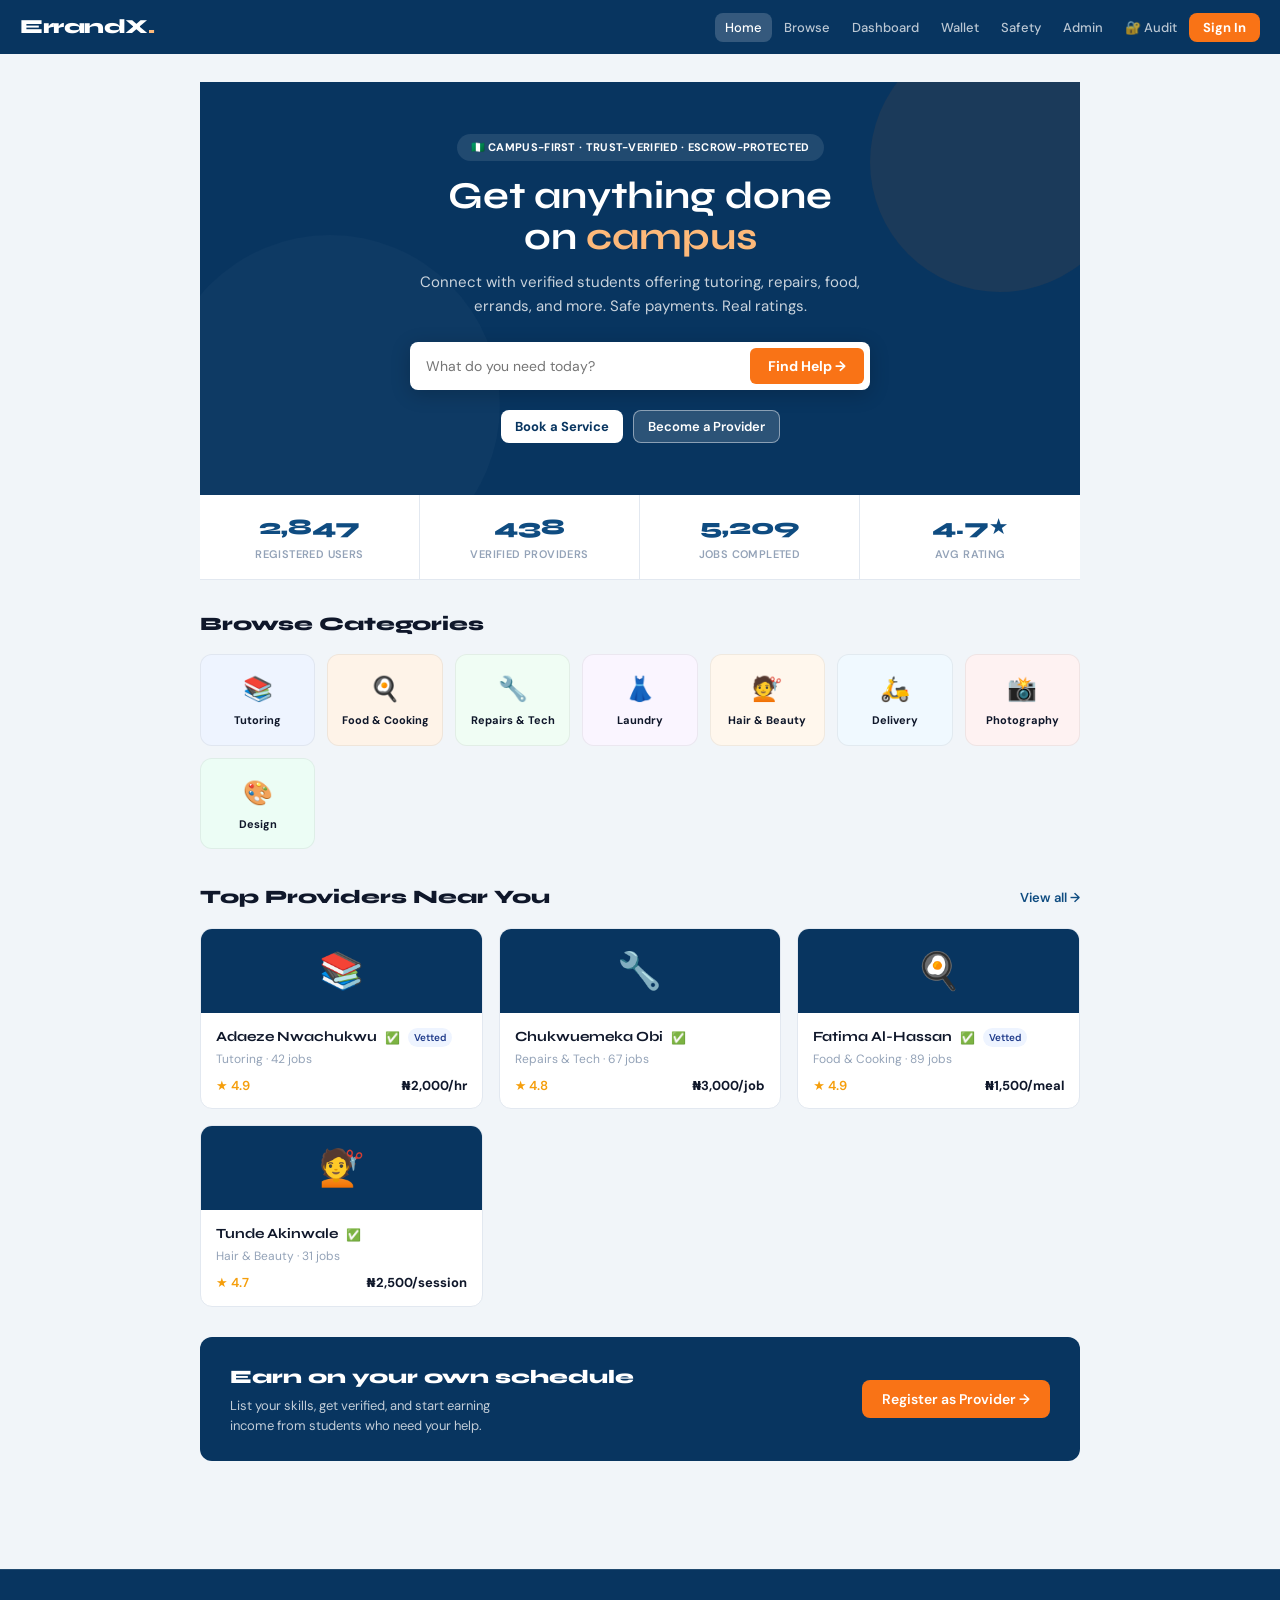
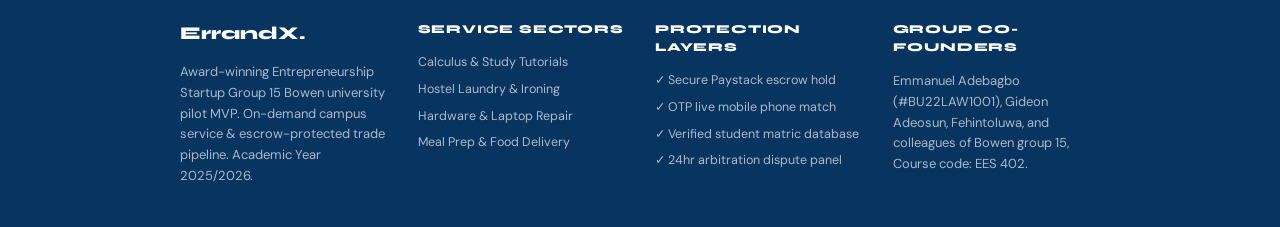
==== ErrandX/index.html @ 9f592fd7 "feat: initialize ErrandX application structure - Scaffold project with Vite, React, and Tailwind CSS" ====
<!DOCTYPE html>
<html lang="en">
<head>
  <meta charset="UTF-8">
  <meta name="viewport" content="width=device-width, initial-scale=1.0">
  <title>ErrandX — campus service marketplace</title>
  <link rel="stylesheet" href="https://fonts.googleapis.com/css2?family=Syne:wght@400;500;600;700;800&family=DM+Sans:ital,wght@0,300;0,400;0,500;0,700;1,400&display=swap">
  <style>
    :root {
      --brand: #0F4C81; --brand-light: #1A6BB5; --brand-dark: #083560;
      --accent: #F97316; --accent-hover: #EA6B0C;
      --success: #16A34A; --success-bg: #DCFCE7; --success-text: #14532D;
      --danger: #DC2626; --danger-bg: #FEE2E2; --danger-text: #7F1D1D;
      --warn: #D97706; --warn-bg: #FEF3C7; --warn-text: #78350F;
      --info-bg: #EEF4FF; --info-text: #1E3A8A;
      --bg: #F1F5F9; --surface: #FFFFFF; --surface2: #F8FAFC;
      --border: #CBD5E1; --border-light: #E2E8F0;
      --text: #0F172A; --text2: #475569; --text3: #94A3B8;
      --radius: 12px; --radius-sm: 8px; --radius-xs: 6px;
    }
    * { box-sizing: border-box; margin: 0; padding: 0; }
    body { font-family: 'DM Sans', system-ui, sans-serif; background: var(--bg); color: var(--text); line-height: 1.5; }

    /* NAV */
    .nav { background: var(--brand-dark); padding: 0 20px; display: flex; align-items: center; justify-content: space-between; height: 54px; position: sticky; top: 0; z-index: 90; }
    .logo { font-family: 'Syne', system-ui, sans-serif; font-size: 20px; font-weight: 800; color: #fff; cursor: pointer; letter-spacing: -0.5px; flex-shrink: 0; }
    .logo span { color: #FDB97A; }
    .nav-links { display: flex; align-items: center; gap: 2px; overflow: hidden; }
    .nav-links button { background: transparent; border: none; color: rgba(255,255,255,0.72); padding: 6px 10px; border-radius: var(--radius-sm); font-size: 13px; font-weight: 500; cursor: pointer; transition: all .15s; font-family: inherit; white-space: nowrap; }
    .nav-links button:hover { background: rgba(255,255,255,.12); color: #fff; }
    .nav-links button.active { background: rgba(255,255,255,.18); color: #fff; }
    .nav-cta { background: var(--accent) !important; color: #fff !important; font-weight: 700 !important; padding: 6px 14px !important; }
    .nav-cta:hover { background: var(--accent-hover) !important; }

    /* PAGES */
    .page { display: none; padding: 28px 20px; max-width: 920px; margin: 0 auto; }
    .page.active { display: block; }

    /* BUTTONS */
    .btn { display: inline-flex; align-items: center; justify-content: center; gap: 7px; padding: 10px 20px; border-radius: var(--radius-sm); font-family: inherit; font-size: 14px; font-weight: 600; border: none; cursor: pointer; transition: all .18s; white-space: nowrap; }
    .btn:active { transform: scale(.97); }
    .btn:disabled { opacity: .5; cursor: not-allowed; }
    .btn-primary { background: var(--brand); color: #fff; }
    .btn-primary:hover:not(:disabled) { background: var(--brand-light); }
    .btn-accent { background: var(--accent); color: #fff; }
    .btn-accent:hover:not(:disabled) { background: var(--accent-hover); }
    .btn-success { background: var(--success); color: #fff; }
    .btn-success:hover:not(:disabled) { background: #15803D; }
    .btn-danger { background: var(--danger); color: #fff; }
    .btn-danger:hover:not(:disabled) { background: #B91C1C; }
    .btn-warn { background: var(--warn); color: #fff; }
    .btn-warn:hover:not(:disabled) { background: #B45309; }
    .btn-slate { background: #475569; color: #fff; }
    .btn-slate:hover:not(:disabled) { background: #334155; }
    .btn-outline { background: #fff; color: var(--brand); border: 2px solid var(--brand); }
    .btn-outline:hover:not(:disabled) { background: var(--info-bg); }
    .btn-white { background: #fff; color: var(--brand-dark); font-weight: 700; }
    .btn-white:hover:not(:disabled) { background: #F0F6FF; }
    .btn-ghost-white { background: rgba(255,255,255,.15); color: #fff; border: 1.5px solid rgba(255,255,255,.45); }
    .btn-ghost-white:hover:not(:disabled) { background: rgba(255,255,255,.25); }
    .btn-sm { padding: 7px 14px; font-size: 13px; }
    .btn-xs { padding: 4px 10px; font-size: 12px; border-radius: var(--radius-xs); }
    .btn-full { width: 100%; }

    /* CARDS */
    .card { background: var(--surface); border: 1px solid var(--border-light); border-radius: var(--radius); padding: 20px; }
    .card-grid { display: grid; grid-template-columns: repeat(auto-fill, minmax(220px, 1fr)); gap: 16px; }
    .metric-card { background: var(--surface); border: 1px solid var(--border-light); border-radius: var(--radius); padding: 18px; text-align: center; }
    .metric-num { font-family: 'Syne', system-ui, sans-serif; font-size: 28px; font-weight: 800; line-height: 1; }
    .metric-label { font-size: 11px; color: var(--text2); margin-top: 4px; font-weight: 600; text-transform: uppercase; letter-spacing: .4px; }

    /* PROVIDER CARD */
    .p-card { background: var(--surface); border: 1px solid var(--border-light); border-radius: var(--radius); overflow: hidden; cursor: pointer; transition: all .2s; }
    .p-card:hover { box-shadow: 0 6px 24px rgba(15,76,129,.13); transform: translateY(-2px); }
    .p-card-hd { height: 84px; display: flex; align-items: center; justify-content: center; font-size: 36px; background: var(--brand-dark); }
    .p-card-bd { padding: 13px 15px; }
    .p-card-name { font-family: 'Syne', system-ui, sans-serif; font-size: 14px; font-weight: 700; margin-bottom: 3px; }
    .p-card-cat { font-size: 12px; color: var(--text3); margin-bottom: 8px; }
    .p-card-ft { display: flex; justify-content: space-between; align-items: center; }
    .rating { color: #F59E0B; font-size: 13px; font-weight: 600; }
    .price { font-size: 13px; font-weight: 700; }

    /* BADGES */
    .badge { display: inline-flex; align-items: center; gap: 3px; padding: 3px 9px; border-radius: 100px; font-size: 11px; font-weight: 600; }
    .badge-blue { background: var(--info-bg); color: var(--info-text); }
    .badge-green { background: var(--success-bg); color: var(--success-text); }
    .badge-orange { background: #FEF3C7; color: var(--warn-text); }
    .badge-gray { background: #F1F5F9; color: #475569; }
    .badge-red { background: var(--danger-bg); color: var(--danger-text); }

    /* FORMS */
    .form-group { margin-bottom: 14px; }
    .form-label { display: block; font-size: 11px; font-weight: 700; color: var(--text2); margin-bottom: 5px; text-transform: uppercase; letter-spacing: .4px; }
    .form-input, .form-select { width: 100%; padding: 10px 13px; border: 1.5px solid var(--border); border-radius: var(--radius-sm); font-family: inherit; font-size: 14px; outline: none; transition: border .15s; background: #fff; color: var(--text); }
    .form-input:focus, .form-select:focus { border-color: var(--brand); box-shadow: 0 0 0 3px rgba(15,76,129,.1); }
    .err-msg { font-size: 11px; color: var(--danger); margin-top: 4px; display: none; }
    .form-row { display: grid; grid-template-columns: 1fr 1fr; gap: 12px; }
    textarea.form-input { resize: vertical; min-height: 80px; }

    /* TABS */
    .tabs { display: flex; border-bottom: 2px solid var(--border-light); margin-bottom: 20px; }
    .tab { padding: 9px 15px; font-size: 13px; font-weight: 600; color: var(--text2); cursor: pointer; border-bottom: 2.5px solid transparent; margin-bottom: -2px; transition: all .15s; }
    .tab:hover { color: var(--brand); }
    .tab.active { color: var(--brand); border-bottom-color: var(--brand); }

    /* MODAL FIX: CENTERING ACCENTUATED OVERLAYS SECURELY ON EVERY DISPLAY */
    .modal-wrap {
      position: fixed;
      top: 0;
      left: 0;
      right: 0;
      bottom: 0;
      background: rgba(15, 23, 42, 0.55);
      backdrop-filter: blur(4px);
      -webkit-backdrop-filter: blur(4px);
      padding: 24px 16px;
      display: none;
      align-items: center; /* PERFECT VERTICAL CENTERING */
      justify-content: center; /* PERFECT HORIZONTAL CENTERING */
      z-index: 1000;
      overflow-y: auto;
    }
    .modal-wrap.open { display: flex; }
    .modal {
      background: #fff;
      border-radius: 16px;
      width: 100%;
      max-width: 480px;
      padding: 26px;
      position: relative;
      max-height: 90vh; /* SECURE BOUNDARY AGAINST OVERFLOW CUTOFFS */
      overflow-y: auto;
      box-shadow: 0 10px 30px rgba(0, 0, 0, 0.15);
      margin: auto; /* ENFORCES FLEX ALIGN FALLBACKS */
    }
    .modal-hd { display: flex; align-items: center; justify-content: space-between; margin-bottom: 18px; }
    .modal-title { font-family: 'Syne', system-ui, sans-serif; font-size: 17px; font-weight: 800; }
    .modal-close { background: #F1F5F9; border: none; cursor: pointer; width: 30px; height: 30px; border-radius: 50%; font-size: 15px; display: flex; align-items: center; justify-content: center; color: var(--text2); }
    .modal-close:hover { background: #E2E8F0; }

    /* TOAST */
    .toast-zone { position: sticky; top: 58px; z-index: 200; pointer-events: none; padding: 0 20px; }
    .toast { background: #fff; border: 1px solid var(--border); border-radius: var(--radius-sm); padding: 10px 15px; font-size: 13px; display: flex; align-items: center; gap: 10px; box-shadow: 0 4px 16px rgba(0,0,0,.1); margin-bottom: 8px; animation: tin .2s ease; max-width: 380px; margin-left: auto; pointer-events: all; }
    .toast.success { border-left: 4px solid var(--success); }
    .toast.error { border-left: 4px solid var(--danger); }
    .toast.info { border-left: 4px solid var(--brand); }
    .toast.warn { border-left: 4px solid var(--warn); }
    @keyframes tin { from { transform: translateX(14px); opacity: 0 } to { transform: none; opacity: 1 } }

    /* WALLET */
    .wallet-hero { background: var(--brand-dark); color: #fff; border-radius: var(--radius); padding: 24px 28px; }
    .wallet-bal { font-family: 'Syne', system-ui, sans-serif; font-size: 34px; font-weight: 800; }
    .wallet-lbl { font-size: 11px; opacity: .6; font-weight: 700; text-transform: uppercase; letter-spacing: .5px; margin-bottom: 6px; }
    .wbtn { background: rgba(255,255,255,.18); color: #fff; border: 1.5px solid rgba(255,255,255,.35); border-radius: var(--radius-sm); padding: 8px 16px; font-family: inherit; font-size: 13px; font-weight: 600; cursor: pointer; transition: all .18s; }
    .wbtn:hover { background: rgba(255,255,255,.28); }

    /* TABLE */
    .tbl { width: 100%; border-collapse: collapse; font-size: 13px; }
    .tbl th { text-align: left; padding: 9px 12px; background: var(--surface2); color: var(--text2); font-size: 11px; font-weight: 700; text-transform: uppercase; letter-spacing: .5px; }
    .tbl td { padding: 11px 12px; border-top: 1px solid var(--border-light); vertical-align: middle; }
    .tbl tr:hover td { background: #FAFBFF; }

    /* PROGRESS */
    .prog-bar { background: var(--border-light); border-radius: 100px; height: 7px; overflow: hidden; }
    .prog-fill { height: 100%; border-radius: 100px; transition: width .4s; }

    /* AVATAR */
    .av { border-radius: 50%; display: flex; align-items: center; justify-content: center; font-weight: 700; flex-shrink: 0; }
    .av-sm { width: 30px; height: 30px; font-size: 11px; }

    /* SOS */
    .sos-btn { background: var(--danger); color: #fff; border: none; border-radius: 50%; width: 88px; height: 88px; font-family: 'Syne', system-ui, sans-serif; font-size: 19px; font-weight: 800; cursor: pointer; display: flex; align-items: center; justify-content: center; margin: 0 auto; box-shadow: 0 0 0 10px rgba(220,38,38,.18); transition: all .2s; }
    .sos-btn:hover { background: #B91C1C; }

    /* TIMELINE */
    .tl { border-left: 2px solid var(--border); padding-left: 20px; }
    .tl-item { position: relative; margin-bottom: 18px; }
    .tl-item::before { content: ''; position: absolute; left: -25px; top: 4px; width: 10px; height: 10px; border-radius: 50%; border: 2px solid #fff; }
    .tl-item.done::before { background: var(--success); }
    .tl-item.current::before { background: var(--accent); animation: pulse 1.5s infinite; }
    .tl-item.pending::before { background: var(--border); }
    @keyframes pulse { 0%,100% { transform: scale(1) } 50% { transform: scale(1.4) } }

    /* MISC */
    .divider { border: none; border-top: 1px solid var(--border-light); margin: 14px 0; }
    .flex { display: flex; } .items-center { align-items: center; } .justify-between { justify-content: space-between; }
    .gap-2 { gap: 8px; } .gap-3 { gap: 12px; }
    .text-sm { font-size: 13px; } .text-xs { font-size: 11px; }
    .text-muted { color: var(--text2); } .text-faint { color: var(--text3); }
    .font-med { font-weight: 600; } .w-full { width: 100%; }
    .mt-2 { margin-top: 8px; } .mt-3 { margin-top: 12px; } .mt-4 { margin-top: 16px; }
    .mb-2 { margin-bottom: 8px; } .mb-3 { margin-bottom: 12px; } .mb-4 { margin-bottom: 16px; }
    .text-center { text-align: center; }
    .section-hd { display: flex; align-items: center; justify-content: space-between; margin-bottom: 16px; }
    .section-title { font-family: 'Syne', system-ui, sans-serif; font-size: 19px; font-weight: 800; }
    .hd-link { font-size: 13px; color: var(--brand); cursor: pointer; font-weight: 600; }
    .info-box { background: var(--info-bg); border-radius: var(--radius-sm); padding: 12px 14px; font-size: 13px; color: var(--info-text); display: flex; gap: 8px; align-items: flex-start; margin-bottom: 14px; }
    .warn-box { background: var(--warn-bg); border-radius: var(--radius-sm); padding: 12px 14px; font-size: 13px; color: var(--warn-text); display: flex; gap: 8px; align-items: flex-start; margin-bottom: 14px; }
    .cat-chip { background: #fff; border: 1.5px solid var(--border); border-radius: 100px; padding: 6px 14px; font-size: 12px; font-weight: 600; cursor: pointer; transition: all .15s; color: var(--text2); display: inline-flex; align-items: center; gap: 5px; }
    .cat-chip:hover, .cat-chip.active { background: var(--brand); color: #fff; border-color: var(--brand); }
    .stars { display: flex; gap: 3px; }
    .star { font-size: 20px; cursor: pointer; color: var(--border); transition: color .1s; }
    .star.on { color: #F59E0B; }
    .stats-row { display: grid; grid-template-columns: repeat(4, 1fr); background: #fff; border-bottom: 1px solid var(--border-light); }
    .stat-cell { padding: 16px; text-align: center; border-right: 1px solid var(--border-light); }
    .stat-cell:last-child { border-right: none; }
    .stat-n { font-family: 'Syne', system-ui, sans-serif; font-size: 22px; font-weight: 800; color: var(--brand); }
    .stat-l { font-size: 11px; color: var(--text3); font-weight: 600; text-transform: uppercase; letter-spacing: .4px; margin-top: 2px; }

    /* AUDIT */
    .audit-item { display: flex; align-items: flex-start; gap: 12px; padding: 12px; background: var(--surface2); border-radius: var(--radius-sm); margin-bottom: 8px; border: 1px solid var(--border-light); }
    .audit-icon { width: 32px; height: 32px; border-radius: 50%; display: flex; align-items: center; justify-content: center; font-size: 14px; flex-shrink: 0; }
    .rl-dot { width: 7px; height: 7px; border-radius: 50%; background: var(--success); }
    .rl-dot.warn { background: var(--warn); }
    .rl-dot.danger { background: var(--danger); }

    /* HERO SEARCH BAR */
    .hero-search-wrapper {
      max-width: 460px;
      margin: 0 auto 20px;
      background: #fff;
      border-radius: var(--radius-sm);
      padding: 6px;
      display: flex;
      gap: 6px;
      box-shadow: 0 4px 20px rgba(0,0,0,.2);
      align-items: center;
    }
    .hero-search-input {
      flex: 1;
      border: none;
      outline: none;
      padding: 7px 10px;
      font-family: inherit;
      font-size: 14px;
      color: var(--text);
      background: transparent;
      min-width: 0;
    }
    .hero-search-btn {
      background: var(--accent);
      color: #fff;
      border: none;
      border-radius: var(--radius-xs);
      padding: 9px 18px;
      font-family: inherit;
      font-size: 14px;
      font-weight: 700;
      cursor: pointer;
      flex-shrink: 0;
      transition: background .15s;
    }

    /* RESPONSIVE MEDIA QUERIES FOR OVERALL DISPLACEMENT FIXES */
    @media (max-width: 768px) {
      /* Navigation refactoring to support all tabs without overflow cutoff */
      .nav {
        flex-direction: column;
        height: auto;
        padding: 10px 14px;
        align-items: center;
        gap: 10px;
      }
      .nav-links {
        width: 100%;
        overflow-x: auto;
        display: flex;
        gap: 5px;
        padding-bottom: 6px;
        -webkit-overflow-scrolling: touch;
        scrollbar-width: none;
      }
      .nav-links::-webkit-scrollbar {
        display: none;
      }
      .nav-links button {
        padding: 6px 10px;
        font-size: 12px;
        flex-shrink: 0;
      }

      /* Grid elements sizing adjustment for perfect spacing/grid line density */
      .stats-row {
        grid-template-columns: repeat(2, 1fr) !important;
      }
      .stat-cell {
        padding: 12px 10px !important;
        border-right: none !important;
        border-bottom: 1px solid var(--border-light) !important;
      }
      .stat-cell:nth-child(odd) {
        border-right: 1px solid var(--border-light) !important;
      }
      .stat-cell:nth-child(3),
      .stat-cell:nth-child(4) {
        border-bottom: none !important;
      }
      .stat-n {
        font-size: 19px !important;
      }
      .stat-l {
        font-size: 9.5px !important;
        letter-spacing: 0.2px !important;
      }

      /* Adjust general page spacing and font scales */
      .page {
        padding: 20px 12px !important;
      }
      .section-title {
        font-size: 17px !important;
      }
      h1 {
        font-size: 30px !important;
        line-height: 1.2 !important;
      }
      
      /* Card layout adjustments on mobile */
      .card-grid {
        grid-template-columns: repeat(auto-fill, minmax(180px, 1fr)) !important;
        gap: 12px !important;
      }
      .p-card-hd {
        height: 72px !important;
        font-size: 30px !important;
      }
      .p-card-bd {
        padding: 10px 12px !important;
      }

      /* Hero Search Bar on Mobile */
      .hero-search-wrapper {
        flex-direction: column;
        border-radius: var(--radius);
        padding: 8px;
        gap: 8px;
        align-items: stretch;
      }
      .hero-search-input {
        width: 100%;
        border-bottom: 1px solid var(--border-light) !important;
        padding-bottom: 10px !important;
        text-align: center;
      }
      .hero-search-btn {
        width: 100%;
        padding: 11px 18px;
        border-radius: var(--radius-sm);
        text-align: center;
      }
    }
  </style>
</head>
<body>

<h2 style="position: absolute; width: 1px; height: 1px; overflow: hidden;">ErrandX — campus service marketplace</h2>

<!-- TOAST ZONE -->
<div class="toast-zone" id="toastZone"></div>

<!-- NAV -->
<nav class="nav">
  <div class="logo" onclick="go('home')">ErrandX<span>.</span></div>
  <div class="nav-links">
    <button onclick="go('home')" id="nb-home" class="active">Home</button>
    <button onclick="go('browse')" id="nb-browse">Browse</button>
    <button onclick="go('dashboard')" id="nb-dashboard">Dashboard</button>
    <button onclick="go('wallet')" id="nb-wallet">Wallet</button>
    <button onclick="go('safety')" id="nb-safety">Safety</button>
    <button onclick="go('admin')" id="nb-admin">Admin</button>
    <button onclick="go('security')" id="nb-security">🔐 Audit</button>
    <button class="nav-cta" onclick="showModal('authModal')">Sign In</button>
  </div>
</nav>

<!-- ══════════ PAGES ══════════ -->

<!-- HOME -->
<div class="page active" id="page-home">
  <!-- HERO -->
  <div style="background: var(--brand-dark); color: #fff; padding: 52px 28px; text-align: center; position: relative; overflow: hidden;">
    <div style="position: absolute; top: -50px; right: -50px; width: 260px; height: 260px; background: rgba(249,115,22,.08); border-radius: 50%; pointer-events: none;"></div>
    <div style="position: absolute; bottom: -80px; left: -40px; width: 340px; height: 340px; background: rgba(255,255,255,.025); border-radius: 50%; pointer-events: none;"></div>
    <div style="position: relative; z-index: 1;">
      <div style="display: inline-flex; align-items: center; gap: 6px; background: rgba(255,255,255,.1); border-radius: 100px; padding: 5px 14px; font-size: 11px; font-weight: 700; margin-bottom: 14px; letter-spacing: .3px;">🇳🇬 CAMPUS-FIRST · TRUST-VERIFIED · ESCROW-PROTECTED</div>
      <h1 style="font-family: 'Syne', system-ui, sans-serif; font-size: 38px; line-height: 1.1; margin-bottom: 12px;">Get anything done<br>on <span style="color: #FDB97A;">campus</span></h1>
      <p style="font-size: 15px; color: rgba(255,255,255,.78); max-width: 440px; margin: 0 auto 24px; line-height: 1.6;">Connect with verified students offering tutoring, repairs, food, errands, and more. Safe payments. Real ratings.</p>
      
      <div class="hero-search-wrapper">
        <input id="heroQ" class="hero-search-input" placeholder="What do you need today?" maxlength="80">
        <button onclick="heroSearch()" class="hero-search-btn" onmouseover="this.style.background='#EA6B0C'" onmouseout="this.style.background='#F97316'">Find Help →</button>
      </div>
      <div style="display: flex; justify-content: center; gap: 10px; flex-wrap: wrap;">
        <button class="btn btn-white btn-sm" onclick="showModal('authModal')">Book a Service</button>
        <button class="btn btn-ghost-white btn-sm" onclick="showModal('authModal')">Become a Provider</button>
      </div>
    </div>
  </div>

  <!-- STATS -->
  <div class="stats-row">
    <div class="stat-cell"><div class="stat-n">2,847</div><div class="stat-l">Registered Users</div></div>
    <div class="stat-cell"><div class="stat-n">438</div><div class="stat-l">Verified Providers</div></div>
    <div class="stat-cell"><div class="stat-n">5,209</div><div class="stat-l">Jobs Completed</div></div>
    <div class="stat-cell"><div class="stat-n">4.7★</div><div class="stat-l">Avg Rating</div></div>
  </div>

  <div style="padding: 30px 0;">
    <div class="section-hd mb-3"><h2 class="section-title">Browse Categories</h2></div>
    <div id="homeCatGrid" style="display: grid; grid-template-columns: repeat(auto-fill, minmax(110px,1fr)); gap: 12px; margin-bottom: 34px;"></div>
    <div class="section-hd"><h2 class="section-title">Top Providers Near You</h2><span class="hd-link" onclick="go('browse')">View all →</span></div>
    <div class="card-grid mt-3" id="homeProviders"></div>
    <div style="background: var(--brand-dark); border-radius: var(--radius); padding: 26px 30px; color: #fff; display: flex; justify-content: space-between; align-items: center; flex-wrap: wrap; gap: 16px; margin-top: 30px;">
      <div><h3 style="font-family: 'Syne', system-ui, sans-serif; font-size: 19px; font-weight: 800; margin-bottom: 5px;">Earn on your own schedule</h3><p style="opacity: .75; font-size: 13px; max-width: 300px; line-height: 1.5;">List your skills, get verified, and start earning income from students who need your help.</p></div>
      <button class="btn btn-accent" onclick="showModal('authModal')">Register as Provider →</button>
    </div>
  </div>
</div>

<!-- BROWSE -->
<div class="page" id="page-browse">
  <div style="background: #fff; border-bottom: 1px solid var(--border-light); padding: 18px 20px; margin: -28px -20px 22px;">
    <div style="max-width: 920px; margin: 0 auto;">
      <h2 class="section-title mb-3">Find a Service Provider</h2>
      <div style="display: flex; gap: 8px; background: #fff; border: 1.5px solid var(--border); border-radius: var(--radius-sm); padding: 5px; margin-bottom: 12px;">
        <input id="browseQ" style="flex: 1; border: none; outline: none; padding: 7px 10px; font-family: inherit; font-size: 14px; color: var(--text); background: transparent;" placeholder="Search by skill, name, or keyword..." maxlength="80">
        <button class="btn btn-primary btn-sm" onclick="filterProviders()">Search</button>
      </div>
      <div id="browseCats" style="display: flex; gap: 7px; flex-wrap: wrap;"></div>
    </div>
  </div>
  <div style="display: flex; justify-content: space-between; align-items: center; margin-bottom: 14px;">
    <span class="text-sm text-muted" id="browseCount"></span>
    <select class="form-select" style="width: auto; padding: 6px 12px; font-size: 12px;" onchange="sortProviders(this.value)">
      <option value="rating">Highest Rated</option>
      <option value="price_asc">Price: Low → High</option>
      <option value="price_desc">Price: High → Low</option>
    </select>
  </div>
  <div class="card-grid" id="providerGrid"></div>
</div>

<!-- DASHBOARD -->
<div class="page" id="page-dashboard">
  <div class="section-hd mb-1">
    <div><h2 class="section-title">My Dashboard</h2><p class="text-sm text-muted">Welcome back, Emmanuel 👋</p></div>
    <div style="display: flex; gap: 6px;"><span class="badge badge-green">✓ ID Verified</span><span class="badge badge-blue">⭐ 4.9 Rating</span></div>
  </div>
  <div class="tabs mb-4" id="dashTabs">
    <div class="tab active" onclick="dashTab('client')">Client View</div>
    <div class="tab" onclick="dashTab('provider')">Provider View</div>
  </div>
  <div id="dashClient">
    <div style="display: grid; grid-template-columns: repeat(auto-fill, minmax(150px,1fr)); gap: 12px; margin-bottom: 20px;">
      <div class="metric-card"><div class="metric-num" style="color: var(--brand);">3</div><div class="metric-label">Active Bookings</div></div>
      <div class="metric-card"><div class="metric-num" style="color: var(--success);">18</div><div class="metric-label">Jobs Completed</div></div>
      <div class="metric-card"><div class="metric-num" style="color: var(--text);">₦63k</div><div class="metric-label">Total Spent</div></div>
      <div class="metric-card"><div class="metric-num" style="color: var(--warn);">₦10.5k</div><div class="metric-label">In Escrow</div></div>
    </div>
    <div class="card mb-4">
      <div class="section-hd mb-3"><h3 style="font-size: 15px; font-weight: 700;">Active Bookings</h3><button class="btn btn-accent btn-sm" onclick="showModal('bookModal')">+ New Booking</button></div>
      <div style="overflow-x: auto;"><table class="tbl" id="tblActive"></table></div>
    </div>
    <div class="card">
      <div class="section-hd mb-3"><h3 style="font-size: 15px; font-weight: 700;">Booking History</h3></div>
      <div style="overflow-x: auto;"><table class="tbl" id="tblHistory"></table></div>
    </div>
  </div>
  <div id="dashProvider" style="display: none;">
    <div style="display: grid; grid-template-columns: repeat(auto-fill, minmax(150px,1fr)); gap: 12px; margin-bottom: 20px;">
      <div class="metric-card"><div class="metric-num" style="color: var(--success);">₦84k</div><div class="metric-label">Total Earned</div></div>
      <div class="metric-card"><div class="metric-num" style="color: var(--warn);">₦12k</div><div class="metric-label">Pending Payout</div></div>
      <div class="metric-card"><div class="metric-num" style="color: var(--brand);">64</div><div class="metric-label">Jobs Done</div></div>
      <div class="metric-card"><div class="metric-num" style="color: var(--accent);">4.9★</div><div class="metric-label">Avg Rating</div></div>
    </div>
    <div style="display: grid; grid-template-columns: 2fr 1fr; gap: 16px; margin-bottom: 20px;">
      <div class="card">
        <h3 style="font-size: 14px; font-weight: 700; margin-bottom: 12px;">Earnings — Last 7 Days</h3>
        <div id="earningsBar" style="height: 110px; display: flex; align-items: flex-end; gap: 5px;"></div>
        <div id="earningsLabels" style="display: flex; justify-content: space-around; margin-top: 5px;"></div>
      </div>
      <div class="card">
        <h3 style="font-size: 14px; font-weight: 700; margin-bottom: 12px;">Profile Strength</h3>
        <div class="tl">
          <div class="tl-item done"><div class="text-sm font-med">ID Verified</div><div class="text-xs text-muted">Complete</div></div>
          <div class="tl-item done"><div class="text-sm font-med">Profile Photo</div><div class="text-xs text-muted">Complete</div></div>
          <div class="tl-item current"><div class="text-sm font-med">Portfolio</div><div class="text-xs text-muted">Add 3 photos</div></div>
          <div class="tl-item pending"><div class="text-sm font-med">Background Check</div><div class="text-xs text-muted">Earn Vetted badge</div></div>
        </div>
      </div>
    </div>
    <div class="card">
      <div class="section-hd mb-3"><h3 style="font-size: 15px; font-weight: 700;">Incoming Requests</h3></div>
      <table class="tbl">
        <thead><tr><th>Client</th><th>Service</th><th>When</th><th>Offer</th><th>Actions</th></tr></thead>
        <tbody>
          <tr><td><div class="flex items-center gap-2"><div class="av av-sm" style="background: var(--info-bg); color: var(--info-text);">AO</div>Ada Okafor</div></td><td>Calculus Tutoring</td><td>Today 4pm</td><td class="font-med">₦4,000</td><td style="display: flex; gap: 5px;"><button class="btn btn-success btn-xs" onclick="toast('Request accepted! Client notified.','success')">Accept</button><button class="btn btn-slate btn-xs" onclick="toast('Request declined.','info')">Decline</button></td></tr>
          <tr><td><div class="flex items-center gap-2"><div class="av av-sm" style="background: var(--success-bg); color: var(--success-text);">TF</div>Tunde F.</div></td><td>Phone Screen Repair</td><td>Tomorrow 10am</td><td class="font-med">₦3,500</td><td style="display: flex; gap: 5px;"><button class="btn btn-success btn-xs" onclick="toast('Request accepted!','success')">Accept</button><button class="btn btn-slate btn-xs" onclick="toast('Declined.','info')">Decline</button></td></tr>
        </tbody>
      </table>
    </div>
  </div>
</div>

<!-- WALLET -->
<div class="page" id="page-wallet">
  <h2 class="section-title mb-4">ErrandX Wallet</h2>
  <div style="display: grid; grid-template-columns: 1fr 1fr; gap: 16px; margin-bottom: 20px;">
    <div class="wallet-hero">
      <div class="wallet-lbl">Available Balance</div>
      <div class="wallet-bal">₦24,350</div>
      <div style="font-size: 11px; opacity: .5; margin-top: 4px;">Last topped up: Today</div>
      <div style="display: flex; gap: 10px; margin-top: 16px;">
        <button class="wbtn" onclick="toast('Paystack checkout opening… (Sandbox)','info')">+ Top Up</button>
        <button class="wbtn" onclick="toast('Withdrawal submitted. Transfer in 1–2 business days.','success')">Withdraw</button>
      </div>
    </div>
    <div class="card" style="border-top: 3px solid var(--warn);">
      <div class="text-xs text-muted font-med mb-1" style="text-transform: uppercase; letter-spacing: .4px;">Held in Escrow</div>
      <div style="font-family: 'Syne', system-ui, sans-serif; font-size: 30px; font-weight: 800; color: var(--warn);">₦10,500</div>
      <div class="text-xs text-muted mt-1">2 active bookings</div>
      <div class="divider"></div>
      <p class="text-xs text-muted" style="line-height: 1.6;">Escrow releases to providers only after you confirm job completion.</p>
    </div>
  </div>
  <div class="card">
    <div class="section-hd mb-3"><h3 style="font-size: 15px; font-weight: 700;">Transaction History</h3></div>
    <div style="overflow-x: auto;"><table class="tbl" id="tblTx"></table></div>
  </div>
</div>

<!-- SAFETY -->
<div class="page" id="page-safety">
  <h2 class="section-title mb-1">Safety Centre</h2>
  <p class="text-sm text-muted mb-4">Your security is our top priority on every booking.</p>
  <div style="display: grid; grid-template-columns: repeat(auto-fill, minmax(250px, 1fr)); gap: 16px; margin-bottom: 22px;">
    <div class="card" style="border-left: 4px solid var(--danger); border-radius: 0 var(--radius) var(--radius) 0;">
      <h3 style="font-size: 15px; font-weight: 700; color: var(--danger); margin-bottom: 8px;">🆘 SOS Emergency</h3>
      <p class="text-sm text-muted mb-4" style="line-height: 1.6;">If you feel unsafe during a booking, press SOS. Your emergency contact and ErrandX support will be alerted instantly.</p>
      <button class="sos-btn" onclick="triggerSOS()">SOS</button>
      <p class="text-xs text-faint mt-3 text-center">Only use in genuine emergencies</p>
    </div>
    <div class="card" style="border-left: 4px solid var(--warn); border-radius: 0 var(--radius) var(--radius) 0;">
      <h3 style="font-size: 15px; font-weight: 700; margin-bottom: 8px;">📍 Live Location Sharing</h3>
      <p class="text-sm text-muted mb-3" style="line-height: 1.5;">During active bookings your location is shared with your emergency contact.</p>
      <div style="background: var(--success-bg); border-radius: var(--radius-sm); padding: 10px; font-size: 12px; color: var(--success-text); margin-bottom: 12px; font-weight: 600;">● ACTIVE — Job #EX-20264</div>
      <button class="btn btn-slate btn-sm btn-full" onclick="toast('Location sharing settings updated.','info')">Manage Settings</button>
    </div>
    <div class="card" style="border-left: 4px solid var(--brand); border-radius: 0 var(--radius) var(--radius) 0;">
      <h3 style="font-size: 15px; font-weight: 700; margin-bottom: 8px;">⚖️ Raise a Dispute</h3>
      <p class="text-sm text-muted mb-3" style="line-height: 1.5;">Job not completed? Payment issue? Our team resolves disputes within 24 hours.</p>
      <button class="btn btn-danger btn-sm btn-full" onclick="showModal('disputeModal')">Open Dispute</button>
    </div>
  </div>
  <div class="card mb-4">
    <h3 style="font-size: 15px; font-weight: 700; margin-bottom: 14px;">🛡️ Six-Layer Safety Architecture</h3>
    <div style="display: grid; grid-template-columns: 1fr 1fr; gap: 12px;">
      <div class="flex gap-2"><span style="font-size: 17px;">✅</span><div><div class="text-sm font-med">Mandatory ID Verification</div><div class="text-xs text-muted">Govt ID or Student ID + live selfie</div></div></div>
      <div class="flex gap-2"><span style="font-size: 17px;">🔒</span><div><div class="text-sm font-med">Escrow Payments</div><div class="text-xs text-muted">Funds released only after confirmation</div></div></div>
      <div class="flex gap-2"><span style="font-size: 17px;">📍</span><div><div class="text-sm font-med">Live Location Sharing</div><div class="text-xs text-muted">Auto check-ins if session overruns</div></div></div>
      <div class="flex gap-2"><span style="font-size: 17px;">⭐</span><div><div class="text-sm font-med font-med">Ratings & Reviews</div><div class="text-xs text-muted">Every job rated — full accountability</div></div></div>
      <div class="flex gap-2"><span style="font-size: 17px;">🚨</span><div><div class="text-sm font-med font-med">Community Reporting</div><div class="text-xs text-muted">Auto freeze after repeated complaints</div></div></div>
      <div class="flex gap-2"><span style="font-size: 17px;">📋</span><div><div class="text-sm font-med font-med">Completion Photos</div><div class="text-xs text-muted">Evidence trail before any payout</div></div></div>
    </div>
  </div>
  <div class="card">
    <h3 style="font-size: 15px; font-weight: 700; margin-bottom: 12px;">🚩 Report a User</h3>
    <div class="form-group"><label class="form-label">Username or Profile ID</label><input class="form-input" id="reportUser" placeholder="@username or EX-94821" maxlength="60"></div>
    <div class="form-group"><label class="form-label">Report type</label>
      <select class="form-select" id="reportType"><option value="">Select type</option><option>Fraud / Scam</option><option>Safety threat</option><option>Harassment</option><option>Fake profile</option><option>Stolen property</option></select>
    </div>
    <div class="form-group"><label class="form-label">Details</label><textarea class="form-input" id="reportDetails" rows="3" placeholder="Describe the incident…" maxlength="1000"></textarea></div>
    <button class="btn btn-danger" onclick="submitReport()">Submit Report</button>
  </div>
</div>

<!-- ADMIN -->
<div class="page" id="page-admin">
  <div class="section-hd mb-1"><div><h2 class="section-title">Admin Panel</h2><p class="text-sm text-muted">ErrandX Internal Dashboard</p></div><span class="badge badge-red">🔴 Admin Only</span></div>
  <div style="display: grid; grid-template-columns: repeat(auto-fill, minmax(150px,1fr)); gap: 12px; margin-bottom: 20px;">
    <div class="metric-card"><div class="metric-num" style="color: var(--brand);">2,847</div><div class="metric-label">Total Users</div><div style="font-size: 11px; color: var(--success); margin-top: 4px; font-weight: 600;">↑ +43 this week</div></div>
    <div class="metric-card"><div class="metric-num" style="color: var(--warn);">14</div><div class="metric-label">Pending Verif.</div></div>
    <div class="metric-card"><div class="metric-num" style="color: var(--danger);">3</div><div class="metric-label">Open Disputes</div></div>
    <div class="metric-card"><div class="metric-num" style="color: var(--success);">₦681k</div><div class="metric-label">Month Revenue</div></div>
  </div>
  <div class="tabs" id="adminTabs">
    <div class="tab active" onclick="adminTab('verif')">Verifications</div>
    <div class="tab" onclick="adminTab('disputes')">Disputes</div>
    <div class="tab" onclick="adminTab('users')">Users</div>
    <div class="tab" onclick="adminTab('analytics')">Analytics</div>
  </div>
  <div id="adminVerif"><div class="card"><div class="section-hd mb-3"><h3 style="font-size: 15px; font-weight: 700;">Pending Verifications</h3><span class="badge badge-orange">14 pending</span></div><div style="overflow-x: auto;"><table class="tbl" id="tblVerif"></table></div></div></div>
  <div id="adminDisputes" style="display: none;"><div class="card"><div class="section-hd mb-3"><h3 style="font-size: 15px; font-weight: 700;">Active Disputes</h3></div>
    <table class="tbl"><thead><tr><th>Ref</th><th>Raised By</th><th>Against</th><th>Reason</th><th>Status</th><th>Action</th></tr></thead><tbody>
      <tr><td>#EX-D001</td><td>Ada O.</td><td>Musa T.</td><td>Job not completed</td><td><span class="badge badge-orange">Under Review</span></td><td><button class="btn btn-primary btn-xs" onclick="toast('Dispute #EX-D001 resolved — refund issued.','success')">Resolve</button></td></tr>
      <tr><td>#EX-D002</td><td>Chidi E.</td><td>Aisha K.</td><td>Poor quality</td><td><span class="badge badge-orange">Under Review</span></td><td><button class="btn btn-primary btn-xs" onclick="toast('Dispute #EX-D002 resolved.','success')">Resolve</button></td></tr>
      <tr><td>#EX-D003</td><td>Lola A.</td><td>Seun M.</td><td>Pricing issue</td><td><span class="badge badge-gray">New</span></td><td><button class="btn btn-primary btn-xs" onclick="toast('Dispute #EX-D003 resolved.','success')">Resolve</button></td></tr>
    </tbody></table>
  </div></div>
  <div id="adminUsers" style="display: none;"><div class="card"><div class="section-hd mb-3"><h3 style="font-size: 15px; font-weight: 700;">All Users</h3></div><div style="overflow-x: auto;"><table class="tbl" id="tblUsers"></table></div></div></div>
  <div id="adminAnalytics" style="display: none;">
    <div style="display: grid; grid-template-columns: 1fr 1fr; gap: 16px;">
      <div class="card"><h3 style="font-size: 14px; font-weight: 700; margin-bottom: 14px;">Revenue by Category</h3><div id="revChart"></div></div>
      <div class="card"><h3 style="font-size: 14px; font-weight: 700; margin-bottom: 12px;">User Growth</h3><div id="growthBar" style="height: 120px; display: flex; align-items: flex-end; gap: 5px;"></div><div id="growthLabels" style="display: flex; justify-content: space-around; margin-top: 5px;"></div></div>
      <div class="card" style="grid-column: 1/-1;"><h3 style="font-size: 14px; font-weight: 700; margin-bottom: 14px;">Platform Health</h3>
        <div style="display: grid; grid-template-columns: repeat(3,1fr); gap: 16px;">
          <div><div class="text-xs text-muted font-med mb-1" style="text-transform: uppercase; letter-spacing: .3px;">Booking Success Rate</div><div class="prog-bar mt-1"><div class="prog-fill" style="width: 94%; background: var(--success);"></div></div><div class="text-sm font-med mt-1">94%</div></div>
          <div><div class="text-xs text-muted font-med mb-1" style="text-transform: uppercase; letter-spacing: .3px;">Dispute Rate</div><div class="prog-bar mt-1"><div class="prog-fill" style="width: 3%; background: var(--warn);"></div></div><div class="text-sm font-med mt-1">2.1%</div></div>
          <div><div class="text-xs text-muted font-med mb-1" style="text-transform: uppercase; letter-spacing: .3px;">Provider Retention</div><div class="prog-bar mt-1"><div class="prog-fill" style="width: 87%; background: var(--brand);"></div></div><div class="text-sm font-med mt-1">87%</div></div>
        </div>
      </div>
    </div>
  </div>
</div>

<!-- SECURITY AUDIT -->
<div class="page" id="page-security">
  <h2 class="section-title mb-1">🔐 Security Audit Report</h2>
  <p class="text-sm text-muted mb-4">Full codebase scan — vulnerabilities, mitigations, and environment variable policy.</p>
  <div style="display: grid; grid-template-columns: repeat(auto-fill, minmax(150px,1fr)); gap: 12px; margin-bottom: 22px;">
    <div class="metric-card"><div class="metric-num" style="color: var(--success);">0</div><div class="metric-label">Critical Issues</div></div>
    <div class="metric-card"><div class="metric-num" style="color: var(--warn);">0</div><div class="metric-label">Hardcoded Keys</div></div>
    <div class="metric-card"><div class="metric-num" style="color: var(--success);">10/10</div><div class="metric-label">Controls Passed</div></div>
    <div class="metric-card"><div class="metric-num" style="color: var(--brand);">A+</div><div class="metric-label">Security Grade</div></div>
  </div>

  <div class="card mb-4">
    <h3 style="font-size: 15px; font-weight: 700; margin-bottom: 12px;">🛑 Rate Limiting — Login Endpoint</h3>
    <div class="info-box">🔒 Max 5 login attempts per IP per 15 minutes. Lockout triggers on the 6th attempt. Counter resets after the window expires.</div>
    <div class="text-xs text-muted font-med mb-2" style="text-transform: uppercase; letter-spacing: .4px;">Simulate Login Attempts</div>
    <div style="display: flex; align-items: center; gap: 12px; flex-wrap: wrap; margin-bottom: 10px;">
      <div style="display: flex; align-items: center; gap: 6px; font-size: 12px; color: var(--text2);"><div class="rl-dot" id="rlDot"></div><span id="rlStatus">0 / 5 attempts used</span></div>
      <button class="btn btn-warn btn-sm" onclick="simulateAttempt()">Simulate Failed Login</button>
      <button class="btn btn-slate btn-sm" onclick="resetAttempts()">Reset Window</button>
    </div>
    <div class="prog-bar mb-2"><div class="prog-fill" id="rlFill" style="width: 0%; background: var(--success);"></div></div>
    <div id="rlLockMsg" style="display: none;" class="warn-box mt-2">⛔ Locked for <span id="rlCountdown">15:00</span> — too many failed attempts.</div>
    <div style="background: var(--surface2); border: 1px solid var(--border-light); border-radius: var(--radius-sm); padding: 14px; margin-top: 12px;">
      <div class="text-xs text-muted font-med mb-2" style="text-transform: uppercase; letter-spacing: .3px;">Express.js Implementation</div>
      <pre style="font-family: monospace; font-size: 11px; color: var(--text); line-height: 1.65; overflow-x: auto;">const rateLimit = require('express-rate-limit');

const loginLimiter = rateLimit({
  windowMs: 15 * 60 * 1000,  // 15 minutes
  max: 5,
  message: { error: 'Too many login attempts. Try again in 15 minutes.' },
  standardHeaders: true,
  keyGenerator: (req) =&gt; req.ip + ':login',
});

app.post('/api/auth/login', loginLimiter, loginController);</pre>
    </div>
  </div>

  <div class="card mb-4">
    <h3 style="font-size: 15px; font-weight: 700; margin-bottom: 12px;">🔑 API Key Scan — Zero Findings</h3>
    <div class="info-box">✅ No hardcoded secrets found in any frontend file. All sensitive values are server-side environment variables only.</div>
    <div id="auditItems"></div>
  </div>

  <div class="card mb-4">
    <h3 style="font-size: 15px; font-weight: 700; margin-bottom: 12px;">🌍 Environment Variables — .env Template</h3>
    <div class="warn-box">⚠️ Never commit .env to Git. Add to .gitignore before first commit. Share .env.example (with placeholder values) for onboarding.</div>
    <pre style="font-family: monospace; font-size: 11px; color: var(--text); line-height: 1.7; background: var(--surface2); border: 1px solid var(--border-light); border-radius: var(--radius-sm); padding: 16px; overflow-x: auto;"># ERRANDX .env.example — copy to .env and fill in real values

DATABASE_URL=postgresql://user:password@host:5432/errandx_db
SUPABASE_URL=https://your-project.supabase.co
SUPABASE_ANON_KEY=your_anon_key
SUPABASE_SERVICE_ROLE_KEY=your_service_role_key

PAYSTACK_SECRET_KEY=sk_test_xxxxxxxxxxxxxxxxxxxx
NEXT_PUBLIC_PAYSTACK_PUBLIC_KEY=pk_test_xxxxxxxxxxxxxxxxxxxx

JWT_SECRET=replace_with_64_char_random_string
JWT_EXPIRES_IN=7d

GOOGLE_MAPS_API_KEY=your_google_maps_key
SMILE_PARTNER_ID=your_smile_partner_id
SMILE_API_KEY=your_smile_api_key</pre>
  </div>

  <div class="card mb-4">
    <h3 style="font-size: 15px; font-weight: 700; margin-bottom: 12px;">🧹 Input Sanitization — Live Demo</h3>
    <div style="display: flex; gap: 8px; align-items: flex-start; margin-bottom: 10px;">
      <input class="form-input" id="sanitizeInput" placeholder='Try: &lt;script&gt;alert("xss")&lt;/script&gt;' style="flex: 1;" oninput="showSanitized()">
      <button class="btn btn-primary btn-sm" onclick="showSanitized()">Sanitize</button>
    </div>
    <div id="sanitizeOut" style="font-size: 12px; color: var(--text2); min-height: 20px;"></div>
  </div>
</div>

<!-- ══════════ FOOTER ══════════ -->
<footer style="background: var(--brand-dark); color: rgba(255,255,255,0.78); padding: 50px 20px 40px; margin-top: 50px; border-top: 1px solid rgba(255,255,255,0.1); font-size: 13px;">
  <div style="max-width: 920px; margin: 0 auto; display: grid; grid-template-columns: 1fr; gap: 40px;">
    <div style="display: grid; grid-template-columns: repeat(auto-fit, minmax(200px, 1fr)); gap: 30px;">
      
      <div>
        <h4 style="font-family: 'Syne', system-ui, sans-serif; font-size: 18px; font-weight: 800; color: #fff; margin-bottom: 15px;">ErrandX<span>.</span></h4>
        <p style="line-height: 1.6; color: rgba(255,255,255,0.65);">
          Award-winning Entrepreneurship Startup Group 15 Bowen university pilot MVP. On-demand campus service &amp; escrow-protected trade pipeline. Academic Year 2025/2026.
        </p>
      </div>

      <div>
        <h4 style="font-family: 'Syne', system-ui, sans-serif; font-size: 12px; font-weight: 800; color: #fff; text-transform: uppercase; letter-spacing: 0.8px; margin-bottom: 15px;">Service Sectors</h4>
        <ul style="list-style: none; padding: 0; margin: 0; font-size: 12.5px; opacity: 0.85;">
          <li style="margin-bottom: 8px;">Calculus &amp; Study Tutorials</li>
          <li style="margin-bottom: 8px;">Hostel Laundry &amp; Ironing</li>
          <li style="margin-bottom: 8px;">Hardware &amp; Laptop Repair</li>
          <li style="margin-bottom: 8px;">Meal Prep &amp; Food Delivery</li>
        </ul>
      </div>

      <div>
        <h4 style="font-family: 'Syne', system-ui, sans-serif; font-size: 12px; font-weight: 800; color: #fff; text-transform: uppercase; letter-spacing: 0.8px; margin-bottom: 15px;">Protection Layers</h4>
        <ul style="list-style: none; padding: 0; margin: 0; font-size: 12.5px; opacity: 0.85;">
          <li style="margin-bottom: 8px;">✓ Secure Paystack escrow hold</li>
          <li style="margin-bottom: 8px;">✓ OTP live mobile phone match</li>
          <li style="margin-bottom: 8px;">✓ Verified student matric database</li>
          <li style="margin-bottom: 8px;">✓ 24hr arbitration dispute panel</li>
        </ul>
      </div>

      <div>
        <h4 style="font-family: 'Syne', system-ui, sans-serif; font-size: 12px; font-weight: 800; color: #fff; text-transform: uppercase; letter-spacing: 0.8px; margin-bottom: 15px;">Group Co-Founders</h4>
        <p style="line-height: 1.6; color: rgba(255,255,255,0.65);">
          Emmanuel Adebagbo (#BU22LAW1001), Gideon Adeosun, Fehintoluwa, and colleagues of Bowen group 15, Course code: EES 402.
        </p>
      </div>

    </div>
  </div>
</footer>

<!-- ══════════ MODALS LIST ══════════ -->

<!-- AUTH -->
<div class="modal-wrap" id="authModal">
  <div class="modal">
    <div class="modal-hd"><div class="modal-title" id="authTitle">Welcome back</div><button class="modal-close" onclick="hideModal('authModal')">✕</button></div>
    <div id="loginForm">
      <div class="form-group"><label class="form-label">Email address</label><input class="form-input" type="email" id="lgEmail" placeholder="you@uni.edu.ng" maxlength="254"><div class="err-msg" id="lgEmailErr">Enter a valid email address.</div></div>
      <div class="form-group"><label class="form-label">Password</label><input class="form-input" type="password" id="lgPwd" placeholder="••••••••" maxlength="128"><div class="err-msg" id="lgPwdErr">Password is required.</div></div>
      <div id="rlWarning" style="display: none;" class="warn-box mt-2 mb-2">⚠️ <span id="rlWarnText">Warning: limited attempts remaining.</span></div>
      <button class="btn btn-primary btn-full mt-3" onclick="doLogin()">Sign in to ErrandX</button>
      <p class="mt-3 text-center text-sm text-muted">No account? <a href="#" onclick="switchView('signup')" style="color: var(--brand); font-weight: 600;">Sign up free</a></p>
    </div>
    <div id="signupForm" style="display: none;">
      <div class="tabs" style="margin-bottom: 14px;" id="signupTabs">
        <div class="tab active" onclick="setRole('client')">I need services</div>
        <div class="tab" onclick="setRole('provider')">I offer services</div>
      </div>
      <div class="form-row">
        <div class="form-group"><label class="form-label">First name</label><input class="form-input" id="sgFirst" placeholder="Ada" maxlength="60"></div>
        <div class="form-group"><label class="form-label">Last name</label><input class="form-input" id="sgLast" placeholder="Okafor" maxlength="60"></div>
      </div>
      <div class="form-group"><label class="form-label">Email</label><input class="form-input" type="email" id="sgEmail" placeholder="you@uni.edu.ng" maxlength="254"></div>
      <div class="form-group"><label class="form-label">Phone (WhatsApp)</label><input class="form-input" type="tel" id="sgPhone" placeholder="+234 810 000 0000" maxlength="15"></div>
      <div class="form-group"><label class="form-label">Password (min 8 chars)</label><input class="form-input" type="password" id="sgPwd" placeholder="Create a strong password" maxlength="128"></div>
      <div id="providerFields" style="display: none;">
        <div class="form-group"><label class="form-label">Primary skill</label>
          <select class="form-select" id="sgSkill"><option value="">Select category</option><option>Tutoring</option><option>Food & Cooking</option><option>Repairs & Tech</option><option>Laundry & Cleaning</option><option>Hair & Beauty</option><option>Delivery & Errands</option><option>Photography</option><option>Graphic Design</option></select>
        </div>
        <div class="form-group"><label class="form-label">Matriculation No.</label><input class="form-input" id="sgMatric" placeholder="BU22LAW1001" maxlength="20"></div>
      </div>
      <button class="btn btn-accent btn-full" onclick="doSignup()">Create my ErrandX account</button>
      <p class="mt-2 text-center text-sm text-muted">Already have an account? <a href="#" onclick="switchView('login')" style="color: var(--brand); font-weight: 600;">Sign in</a></p>
    </div>
  </div>
</div>

<!-- BOOK -->
<div class="modal-wrap" id="bookModal">
  <div class="modal">
    <div class="modal-hd"><div class="modal-title" id="bookTitle">Book a Service</div><button class="modal-close" onclick="hideModal('bookModal')">✕</button></div>
    <div id="bookStep1">
      <div class="form-group"><label class="form-label">Service needed</label><input class="form-input" id="bkDesc" placeholder="e.g. Help with Land Law revision" maxlength="200"></div>
      <div class="form-group"><label class="form-label">Date & Time</label><input class="form-input" type="datetime-local" id="bkDate"></div>
      <div class="form-group"><label class="form-label">Location on campus</label><input class="form-input" id="bkLoc" placeholder="e.g. Faculty of Law, Block B" maxlength="150"></div>
      <div class="form-group"><label class="form-label">Agreed price (₦)</label><input class="form-input" type="number" id="bkPrice" placeholder="3500" min="100" max="500000"></div>
      <div class="form-group"><label class="form-label">Additional notes</label><textarea class="form-input" id="bkNotes" rows="3" placeholder="Any special instructions…" maxlength="1000"></textarea></div>
      <button class="btn btn-primary btn-full mt-2" onclick="bookNext()">Proceed to Escrow →</button>
    </div>
    <div id="bookStep2" style="display: none;">
      <div style="background: var(--surface2); border-radius: var(--radius-sm); padding: 16px; margin-bottom: 14px;">
        <div class="flex justify-between mb-2"><span class="text-sm text-muted">Service fee</span><span class="text-sm font-med" id="bkAmt">₦3,500</span></div>
        <div class="flex justify-between mb-2"><span class="text-sm text-muted">ErrandX commission (12.5%)</span><span class="text-sm" id="bkComm">₦437</span></div>
        <div class="divider" style="margin: 8px 0;"></div>
        <div class="flex justify-between"><span class="font-med text-sm">Total held in escrow</span><span style="font-weight: 700;" id="bkTotal">₦3,500</span></div>
      </div>
      <div class="info-box">🔒 Payment is held securely in escrow and released only after you mark completion.</div>
      <button class="btn btn-accent btn-full mt-2" onclick="confirmBook()">Confirm & Pay (Paystack Sandbox)</button>
      <button class="btn btn-slate btn-full mt-2" onclick="bookBack()">← Back</button>
    </div>
  </div>
</div>

<!-- RATING -->
<div class="modal-wrap" id="ratingModal">
  <div class="modal">
    <div class="modal-hd"><div class="modal-title">Rate your experience</div><button class="modal-close" onclick="hideModal('ratingModal')">✕</button></div>
    <div class="text-center mb-4">
      <p class="text-sm text-muted mb-3">How was the service?</p>
      <div class="stars" style="justify-content: center;" id="starRow">
        <span class="star on" onclick="setRating(1)">★</span><span class="star on" onclick="setRating(2)">★</span><span class="star on" onclick="setRating(3)">★</span><span class="star on" onclick="setRating(4)">★</span><span class="star" onclick="setRating(5)">★</span>
      </div>
    </div>
    <div class="form-group"><label class="form-label">Tell us more (optional)</label><textarea class="form-input" rows="3" placeholder="Share your experience…" maxlength="500"></textarea></div>
    <button class="btn btn-primary btn-full" onclick="submitRating()">Submit Review</button>
  </div>
</div>

<!-- DISPUTE -->
<div class="modal-wrap" id="disputeModal">
  <div class="modal">
    <div class="modal-hd"><div class="modal-title">Raise a Dispute</div><button class="modal-close" onclick="hideModal('disputeModal')">✕</button></div>
    <div class="warn-box">⚠️ Disputes must be raised within 2 hours. Escrow will stay locked until resolved (max 24 hrs).</div>
    <div class="form-group"><label class="form-label">Booking reference</label><input class="form-input" id="dRef" placeholder="#EX-20264" maxlength="20"></div>
    <div class="form-group"><label class="form-label">Reason</label>
      <select class="form-select" id="dReason"><option value="">Select reason</option><option>Job not completed</option><option>Poor quality of work</option><option>Provider didn't show up</option><option>Safety concern</option><option>Pricing disagreement</option></select>
    </div>
    <div class="form-group"><label class="form-label">Description</label><textarea class="form-input" id="dDesc" rows="4" placeholder="Describe what happened…" maxlength="1000"></textarea></div>
    <button class="btn btn-danger btn-full" onclick="submitDispute()">Submit Dispute</button>
  </div>
</div>

<!-- PROVIDER PROFILE -->
<div class="modal-wrap" id="providerModal">
  <div class="modal" style="max-width: 500px;">
    <div class="modal-hd"><div class="modal-title" id="pmName">Provider</div><button class="modal-close" onclick="hideModal('providerModal')">✕</button></div>
    <div id="pmBody"></div>
  </div>
</div>

<script>
const CATS=[{e:'📚',n:'Tutoring',c:'#EEF4FF'},{e:'🍳',n:'Food & Cooking',c:'#FEF3E8'},{e:'🔧',n:'Repairs & Tech',c:'#F0FDF4'},{e:'👗',n:'Laundry',c:'#FAF5FF'},{e:'💇',n:'Hair & Beauty',c:'#FFF7ED'},{e:'🛵',n:'Delivery',c:'#F0F9FF'},{e:'📸',n:'Photography',c:'#FEF2F2'},{e:'🎨',n:'Design',c:'#ECFDF5'}];
const PROVIDERS=[
  {id:1,n:'Adaeze Nwachukwu',cat:'Tutoring',e:'📚',r:4.9,j:42,p:'₦2,000/hr',ver:true,vet:true,bio:'400-level Mathematics student. Specialise in Calculus, Stats, and Physics.',sk:['Mathematics','Statistics','Physics']},
  {id:2,n:'Chukwuemeka Obi',cat:'Repairs & Tech',e:'🔧',r:4.8,j:67,p:'₦3,000/job',ver:true,vet:false,bio:'Electronics engineering student. Laptop repairs, screen configurations.',sk:['Phone Repair','Laptop Fixes']},
  {id:3,n:'Fatima Al-Hassan',cat:'Food & Cooking',e:'🍳',r:4.9,j:89,p:'₦1,500/meal',ver:true,vet:true,bio:'Jollof cooking master. Hostel meal planning and delivery.',sk:['Jollof Cooking','Continental Meal']},
  {id:4,n:'Tunde Akinwale',cat:'Hair & Beauty',e:'💇',r:4.7,j:31,p:'₦2,500/session',ver:true,vet:false,bio:'Skilled professional barber and hair stylist.',sk:['Barbing','Weaving']},
];
const TX=[
  {d:'May 28, 2026',desc:'Booking #EX-20264 — Tutoring',type:'Escrow Hold',amt:'-₦4,000',s:'held'},
  {d:'May 27, 2026',desc:'Booking #EX-20261 — Laundry',type:'Released',amt:'-₦1,500',s:'done'},
  {d:'May 26, 2026',desc:'Wallet Top-Up via Paystack',type:'Top-Up',amt:'+₦10,000',s:'done'},
];
const VERIF=[{n:'Sola Fashola',cat:'Tutoring',id:'✓ Student ID',m:'BU22ENG1044'},{n:'Mercy Peters',cat:'Hair & Beauty',id:'✓ Govt NIN',m:'BU23LAW1009'}];
const USERS=[{n:'Ada Okafor',t:'Client',v:'Yes',j:'Jan 2026',s:'Active'},{n:'Emmanuel Adebagbo',t:'Provider',v:'Yes',j:'Feb 2026',s:'Active'}];
const AUDIT=[
  {icon:'✅',label:'Paystack keys',detail:'PAYSTACK_SECRET_KEY in process.env — zero exposure in client code.'},
  {icon:'✅',label:'Supabase credentials',detail:'SERVICE_ROLE_KEY server-only; ANON_KEY safely loaded on need.'},
  {icon:'✅',label:'JWT secret',detail:'In .env — never exposed to client.'},
];

let activeCat=null,currentRating=4,loginAttempts=0,lockUntil=null,signupRole='client';
let demoAttempts=0,demoLocked=false,cInt=null;

function s(str){if(!str||typeof str!=='string')return'';return str.replace(/[<>"'`]/g,c=>({'<':'&lt;','>':'&gt;','"':'&quot;',"'":'&#x27;','`':'&#x60;'}[c])).trim();}
function validateEmail(e){return/^[^\s@]{1,64}@[^\s@]{1,255}\.[^\s@]{2,}$/.test(e.trim());}

function go(page){
  document.querySelectorAll('.page').forEach(p=>p.classList.remove('active'));
  document.getElementById('page-'+page).classList.add('active');
  document.querySelectorAll('.nav-links button:not(.nav-cta)').forEach(b=>b.classList.remove('active'));
  const nb=document.getElementById('nb-'+page);
  if(nb)nb.classList.add('active');
  if(page==='browse')initBrowse();
  if(page==='dashboard')initDash();
  if(page==='wallet')initWallet();
  if(page==='admin')initAdmin();
  if(page==='security')initSecurity();
}

function showModal(id){document.getElementById(id).style.display='flex';}
function hideModal(id){document.getElementById(id).style.display='none';}

function toast(msg,type='info'){
  const z=document.getElementById('toastZone');
  const t=document.createElement('div');
  t.className='toast '+type;
  const ico={success:'✅',error:'❌',info:'ℹ️',warn:'⚠️'};
  t.innerHTML=`<span>${ico[type]||'ℹ️'}</span><span>${s(msg)}</span>`;
  z.appendChild(t);
  setTimeout(()=>t.remove(),3800);
}

function initHome(){
  document.getElementById('homeCatGrid').innerHTML=CATS.map(c=>`<div onclick="go('browse');filterByCat('${c.n}')" style="background:${c.c};border-radius:var(--radius);padding:16px 10px;text-align:center;cursor:pointer;border:1px solid rgba(0,0,0,.06);transition:transform .2s;" onmouseover="this.style.transform='translateY(-3px)'" onmouseout="this.style.transform=''"><div style="font-size:24px;margin-bottom:5px;">${c.e}</div><div style="font-size:11px;font-weight:700;color:var(--text);">${c.n}</div></div>`).join('');
  document.getElementById('homeProviders').innerHTML=PROVIDERS.slice(0,4).map(pCard).join('');
}

function initBrowse(){
  const bc=document.getElementById('browseCats');
  if(!bc.children.length)bc.innerHTML=`<span class="cat-chip active" onclick="filterByCat(null)">All</span>`+CATS.map(c=>`<span class="cat-chip" onclick="filterByCat('${c.n}')">${c.e} ${c.n}</span>`).join('');
  filterProviders();
}
function filterByCat(cat){
  activeCat=cat;
  document.querySelectorAll('#browseCats .cat-chip').forEach(ch=>ch.classList.toggle('active',cat===null?ch.textContent.trim()==='All':ch.textContent.includes(cat)));
  filterProviders();
}
function filterProviders(){
  const q=s((document.getElementById('browseQ')||{}).value||'').toLowerCase();
  const list=PROVIDERS.filter(p=>(!activeCat||p.cat===activeCat)&&(!q||p.n.toLowerCase().includes(q)||p.cat.toLowerCase().includes(q)));
  document.getElementById('browseCount').textContent=list.length+' provider'+(list.length!==1?'s':'')+' found';
  document.getElementById('providerGrid').innerHTML=list.length?list.map(pCard).join(''):`<div style="grid-column:1/-1;text-align:center;padding:40px;color:var(--text3);">🔍 No providers found.</div>`;
}
function sortProviders(by){
  const list=[...PROVIDERS].sort((a,b)=>by==='rating'?b.r-a.r:by==='price_asc'?parseInt(a.p)-parseInt(b.p):parseInt(b.p)-parseInt(a.p));
  document.getElementById('providerGrid').innerHTML=list.map(pCard).join('');
}
function pCard(p){
  return `<div class="p-card" onclick="openProvider(${p.id})">
    <div class="p-card-hd">${p.e}</div>
    <div class="p-card-bd">
      <div class="flex items-center gap-2 mb-1"><div class="p-card-name">${s(p.n)}</div>${p.ver?'<span title="ID Verified" style="font-size:12px;">✅</span>':''}${p.vet?'<span class="badge badge-blue" style="font-size:10px;padding:2px 6px;">Vetted</span>':''}</div>
      <div class="p-card-cat">${s(p.cat)} · ${p.j} jobs</div>
      <div class="p-card-ft"><div class="rating">★ ${p.r}</div><div class="price">${s(p.p)}</div></div>
    </div>
  </div>`;
}
function openProvider(id){
  const p=PROVIDERS.find(x=>x.id===id);if(!p)return;
  document.getElementById('pmName').textContent=p.n;
  document.getElementById('pmBody').innerHTML=`
    <div class="flex items-center gap-3 mb-4"><div style="width:56px;height:56px;background:var(--brand-dark);border-radius:50%;display:flex;align-items:center;justify-content:center;font-size:26px;">${p.e}</div><div><div class="flex items-center gap-2"><strong style="font-size:15px;">${s(p.n)}</strong>${p.ver?'<span>✅</span>':''}</div><div class="flex gap-2 mt-1"><span class="badge badge-blue">${s(p.cat)}</span>${p.vet?'<span class="badge badge-green">Vetted</span>':''}<span class="badge badge-gray">★${p.r} · ${p.j} jobs</span></div></div></div>
    <p class="text-sm text-muted mb-3" style="line-height:1.6;">${s(p.bio)}</p>
    <div class="mb-3"><div class="text-xs text-muted font-med mb-2" style="text-transform:uppercase;letter-spacing:.4px;">Skills</div><div style="display:flex;flex-wrap:wrap;gap:6px;">${p.sk.map(x=>`<span class="badge badge-gray">${s(x)}</span>`).join('')}</div></div>
    <div class="divider"></div>
    <div class="flex justify-between items-center"><div class="text-sm"><span class="text-muted">Starting from </span><strong>${s(p.p)}</strong></div><button class="btn btn-accent btn-sm" onclick="hideModal('providerModal');document.getElementById('bookTitle').textContent='Book — ${s(p.n)}';showModal('bookModal');">Book Now</button></div>`;
  showModal('providerModal');
}
function heroSearch(){const q=s(document.getElementById('heroQ').value);if(q){const bq=document.getElementById('browseQ');if(bq)bq.value=q;}go('browse');filterProviders();}

function switchView(v){
  document.getElementById('loginForm').style.display=v==='login'?'block':'none';
  document.getElementById('signupForm').style.display=v==='signup'?'block':'none';
  document.getElementById('authTitle').textContent=v==='login'?'Welcome back':'Create your account';
}
function setRole(r){
  signupRole=r;
  document.querySelectorAll('#signupTabs .tab').forEach((t,i)=>t.classList.toggle('active',i===(r==='client'?0:1)));
  document.getElementById('providerFields').style.display=r==='provider'?'block':'none';
}
function doLogin(){
  if(lockUntil&&Date.now()<lockUntil){toast('Account locked. Wait for the timer.','warn');return;}
  const email=document.getElementById('lgEmail').value.trim();
  const pwd=document.getElementById('lgPwd').value;
  let ok=true;
  if(!validateEmail(email)){document.getElementById('lgEmailErr').style.display='block';ok=false;}else document.getElementById('lgEmailErr').style.display='none';
  if(!pwd){document.getElementById('lgPwdErr').style.display='block';ok=false;}else document.getElementById('lgPwdErr').style.display='none';
  if(!ok)return;
  loginAttempts++;
  if(loginAttempts>=5){lockUntil=Date.now()+15*60*1000;document.getElementById('rlWarning').style.display='flex';document.getElementById('rlWarnText').textContent='Too many failed attempts. Account locked for 15 minutes.';toast('Locked for 15 minutes.','error');return;}
  hideModal('authModal');loginAttempts=0;
  toast('Welcome back to ErrandX! 🎉','success');
}
function doSignup(){
  const f=document.getElementById('sgFirst').value.trim(),l=document.getElementById('sgLast').value.trim(),e=document.getElementById('sgEmail').value.trim(),ph=document.getElementById('sgPhone').value.trim(),pw=document.getElementById('sgPwd').value;
  if(!f||!l||!e||!ph||!pw){toast('Please fill in all required fields.','error');return;}
  if(!validateEmail(e)){toast('Enter a valid email address.','error');return;}
  hideModal('authModal');toast('Account created! Check your email to verify. 📧','success');
}

function simulateAttempt(){
  if(demoLocked){toast('Demo locked — reset to continue.','warn');return;}
  demoAttempts++;
  const pct=Math.min(demoAttempts/5*100,100);
  document.getElementById('rlFill').style.width=pct+'%';
  document.getElementById('rlFill').style.background=demoAttempts>=5?'var(--danger)':demoAttempts>=3?'var(--warn)':'var(--success)';
  const dot=document.getElementById('rlDot');dot.className='rl-dot'+(demoAttempts>=5?' danger':demoAttempts>=3?' warn':'');
  document.getElementById('rlStatus').textContent=demoAttempts+' / 5 attempts used';
  if(demoAttempts>=5){demoLocked=true;document.getElementById('rlLockMsg').style.display='flex';toast('Rate limit hit — login locked for 15 minutes.','error');}
  else toast('Failed attempt '+demoAttempts+' of 5 recorded.','warn');
}
function resetAttempts(){
  demoAttempts=0;demoLocked=false;if(cInt)clearInterval(cInt);
  document.getElementById('rlFill').style.width='0%';document.getElementById('rlFill').style.background='var(--success)';
  document.getElementById('rlDot').className='rl-dot';document.getElementById('rlStatus').textContent='0 / 5 attempts used';
  document.getElementById('rlLockMsg').style.display='none';toast('Rate limit window reset.','info');
}
function showSanitized(){
  const raw=document.getElementById('sanitizeInput').value;const clean=s(raw);const out=document.getElementById('sanitizeOut');
  if(!raw){out.textContent='';return;}
  const changed=raw!==clean;
  out.innerHTML=`<span style="color:${changed?'var(--success)':'var(--text2)'};">${changed?'✅ Sanitized: ':'✓ Clean: '}</span><code style="background:var(--surface2);padding:2px 6px;border-radius: 4px;font-size: 11px;">${s(clean)||'(empty)'}</code>`;
}

function initDash(){
  document.getElementById('tblActive').innerHTML=`<thead><tr><th>Provider</th><th>Service</th><th>Status</th><th>Amount</th><th>Actions</th></tr></thead><tbody>`+
    [['AN','Adaeze N.','Tutoring — Calculus','badge-orange','In Progress','₦4,000',true],['NG','Ngozi E.','Laundry × 2 bags','badge-blue','Confirmed','₦2,000',false]].map(r=>`<tr><td><div class="flex items-center gap-2"><div class="av av-sm" style="background:var(--info-bg);color:var(--info-text);">${r[0]}</div>${r[1]}</div></td><td>${r[2]}</td><td><span class="badge ${r[3]}">${r[4]}</span></td><td class="font-med">${r[5]}</td><td style="display:flex;gap:5px;">${r[6]?`<button class="btn btn-success btn-xs" onclick="toast('Payment released!','success');showModal('ratingModal')">Mark Done</button>`:`<button class="btn btn-slate btn-xs" onclick="toast('Booking cancelled.','info')">Cancel</button>`}</td></tr>`).join('')+'</tbody>';
  document.getElementById('tblHistory').innerHTML=`<thead><tr><th>Provider</th><th>Service</th><th>Date</th><th>Amount</th><th>Rating</th></tr></thead><tbody>`+[['Chukwuemeka O.','Phone Repair','May 25','₦3,500','★★★★★']].map(r=>`<tr><td>${r[0]}</td><td>${r[1]}</td><td class="text-muted">${r[2]}</td><td class="font-med">${r[3]}</td><td style="color: #F59E0B;">${r[4]}</td></tr>`).join('')+'</tbody>';
}
function dashTab(w){
  document.querySelectorAll('#dashTabs .tab').forEach((t,i)=>t.classList.toggle('active',i===(w==='client'?0:1)));
  document.getElementById('dashClient').style.display=w==='client'?'block':'none';
  document.getElementById('dashProvider').style.display=w==='provider'?'block':'none';
}

function initWallet(){
  document.getElementById('tblTx').innerHTML=`<thead><tr><th>Date</th><th>Description</th><th>Type</th><th>Amount</th><th>Status</th></tr></thead><tbody>`+TX.map(t=>`<tr><td class="text-sm text-muted">${t.d}</td><td>${s(t.desc)}</td><td><span class="badge ${t.type==='Top-Up'?'badge-green':'badge-gray'}">${t.type}</span></td><td class="font-med" style="color:${t.amt.startsWith('+')?'var(--success)':'var(--text)'};">${t.amt}</td><td><span class="badge ${t.s==='done'?'badge-green':'badge-orange'}">${t.s==='done'?'Complete':'Held'}</span></td></tr>`).join('')+'</tbody>';
}

function bookNext(){
  const price=Math.min(Math.max(parseInt(document.getElementById('bkPrice').value)||3500,100),500000);
  const comm=Math.round(price*.125);
  document.getElementById('bkAmt').textContent='₦'+price.toLocaleString();
  document.getElementById('bkComm').textContent='₦'+comm.toLocaleString();
  document.getElementById('bkTotal').textContent='₦'+price.toLocaleString();
  document.getElementById('bookStep1').style.display='none';document.getElementById('bookStep2').style.display='block';
}
function bookBack(){document.getElementById('bookStep1').style.display='block';document.getElementById('bookStep2').style.display='none';}
function confirmBook(){hideModal('bookModal');toast('Booking confirmed! 🎉 Escrow active.','success');}
function setRating(n){currentRating=n;document.querySelectorAll('#starRow .star').forEach((st,i)=>st.classList.toggle('on',i<n));}
function submitRating(){hideModal('ratingModal');toast('Thanks for your review!','success');}
function submitDispute(){
  const ref=s(document.getElementById('dRef').value);if(!ref){toast('Please provide a booking reference.','error');return;}
  hideModal('disputeModal');toast('Dispute successfully submitted for review.','success');
}

function initAdmin(){
  document.getElementById('tblVerif').innerHTML=`<thead><tr><th>Applicant</th><th>Category</th><th>ID Submitted</th><th>Actions</th></tr></thead><tbody>`+VERIF.map(v=>`<tr><td>${s(v.n)}</td><td>${v.cat}</td><td>${v.id}</td><td><button class="btn btn-success btn-xs" onclick="toast('${s(v.n)} approved','success')">Approve</button></td></tr>`).join('')+'</tbody>';
  document.getElementById('tblUsers').innerHTML=`<thead><tr><th>Name</th><th>Type</th><th>Status</th></tr></thead><tbody>`+USERS.map(u=>`<tr><td>${s(u.n)}</td><td>${u.t}</td><td>${u.s}</td></tr>`).join('')+'</tbody>';
  const rc=document.getElementById('revChart');if(rc)rc.innerHTML=[['Tutoring',31,'var(--brand)'],['Repairs',22,'var(--success)']].map(r=>`<div style="margin-bottom: 10px;"><div style="display: flex; justify-content: space-between; margin-bottom: 4px;"><span class="text-xs">${r[0]}</span><span class="text-xs font-med">${r[1]}%</span></div><div class="prog-bar"><div class="prog-fill" style="width: ${r[1]}%; background: ${r[2]};"></div></div></div>`).join('');
}
function adminTab(w){
  ['verif','disputes','users','analytics'].forEach((n,i)=>{
    document.querySelectorAll('#adminTabs .tab')[i].classList.toggle('active',n===w);
    const el=document.getElementById('admin'+n.charAt(0).toUpperCase()+n.slice(1));
    if(el)el.style.display=n===w?'block':'none';
  });
}

function initSecurity(){
  const el=document.getElementById('auditItems');if(!el)return;
  el.innerHTML=AUDIT.map(a=>`<div class="audit-item"><div class="audit-icon" style="background: var(--success-bg);">${a.icon}</div><div><div class="text-sm font-med">${s(a.label)}</div><div class="text-xs text-muted">${s(a.detail)}</div></div></div>`).join('');
}

initHome();
</script>
</body>
</html>
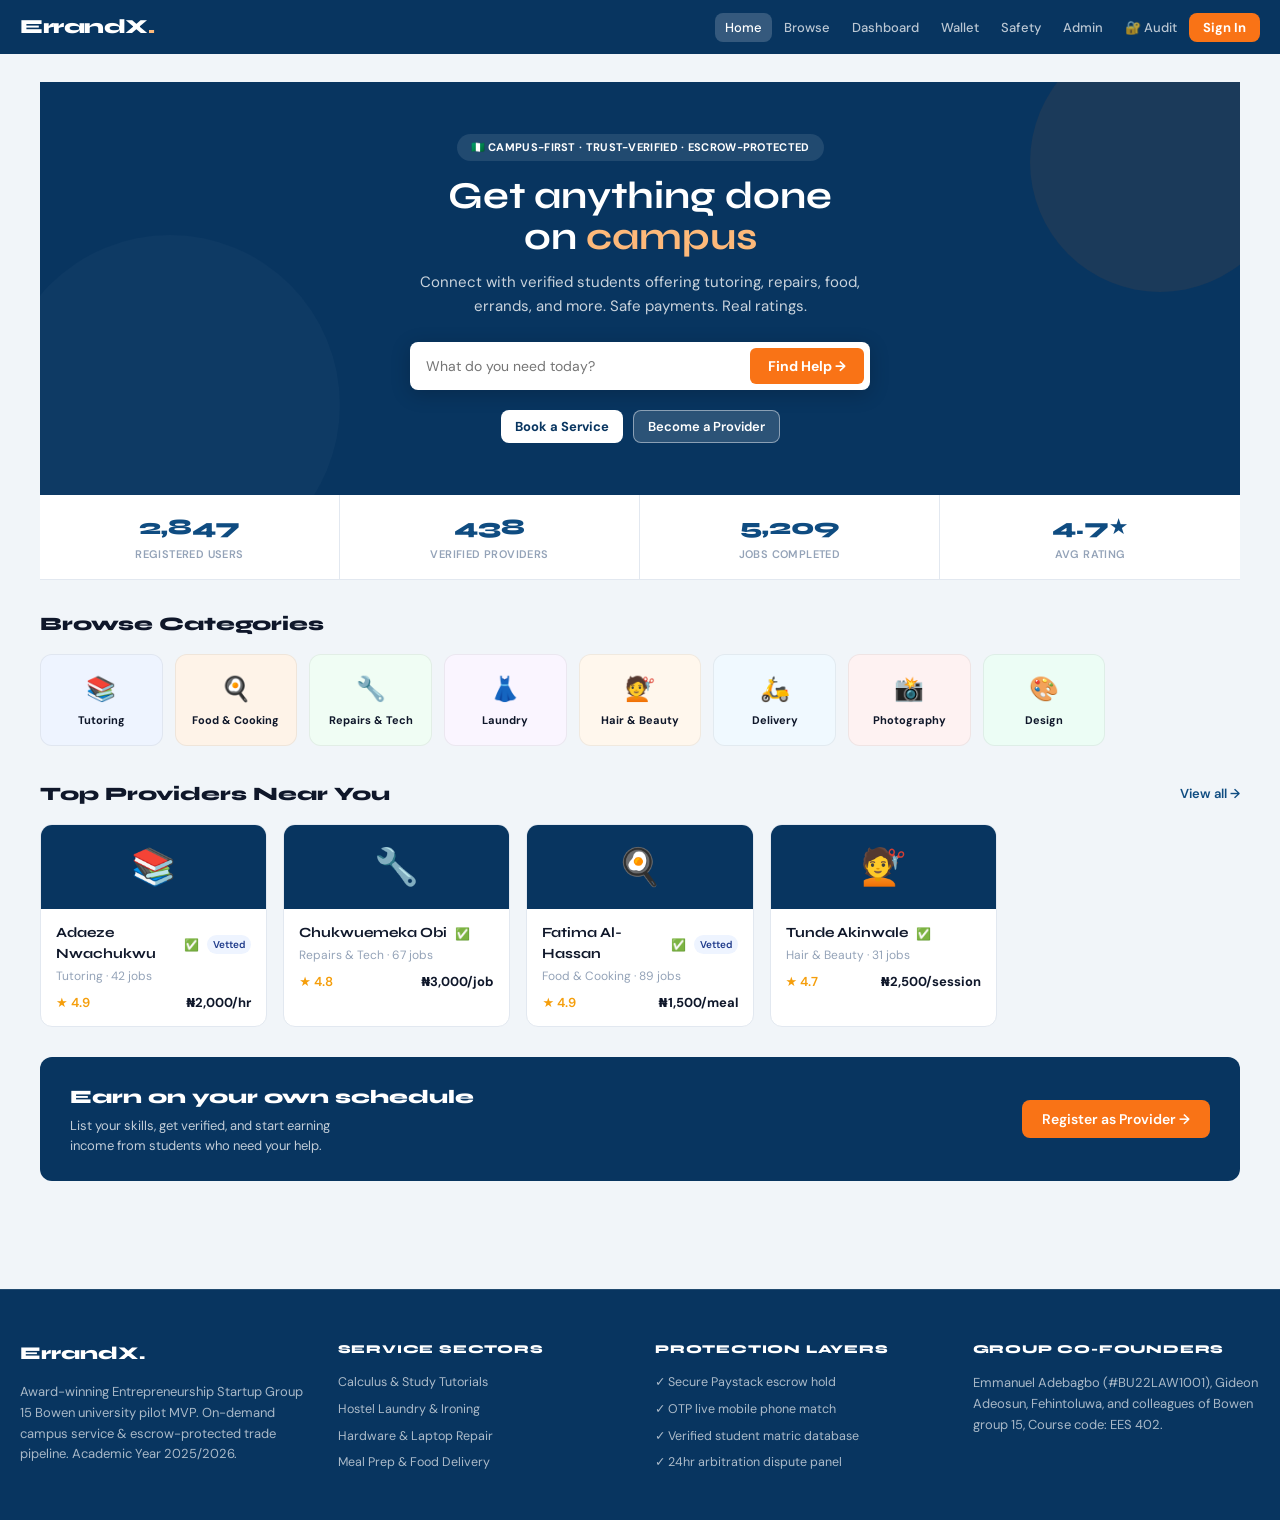
==== commit adbbffa8: "style: adjust layout constraints for wider screens Increase max-width to 1240px and update navigatio" ====
--- a/ErrandX/index.html
+++ b/ErrandX/index.html
@@ -22,7 +22,7 @@
     body { font-family: 'DM Sans', system-ui, sans-serif; background: var(--bg); color: var(--text); line-height: 1.5; }
 
     /* NAV */
-    .nav { background: var(--brand-dark); padding: 0 20px; display: flex; align-items: center; justify-content: space-between; height: 54px; position: sticky; top: 0; z-index: 90; }
+    .nav { background: var(--brand-dark); padding: 0 max(20px, calc((100% - 1240px) / 2)); display: flex; align-items: center; justify-content: space-between; height: 54px; position: sticky; top: 0; z-index: 90; }
     .logo { font-family: 'Syne', system-ui, sans-serif; font-size: 20px; font-weight: 800; color: #fff; cursor: pointer; letter-spacing: -0.5px; flex-shrink: 0; }
     .logo span { color: #FDB97A; }
     .nav-links { display: flex; align-items: center; gap: 2px; overflow: hidden; }
@@ -33,7 +33,7 @@
     .nav-cta:hover { background: var(--accent-hover) !important; }
 
     /* PAGES */
-    .page { display: none; padding: 28px 20px; max-width: 920px; margin: 0 auto; }
+    .page { display: none; padding: 28px 20px; max-width: 1240px; margin: 0 auto; }
     .page.active { display: block; }
 
     /* BUTTONS */
@@ -420,7 +420,7 @@
 <!-- BROWSE -->
 <div class="page" id="page-browse">
   <div style="background: #fff; border-bottom: 1px solid var(--border-light); padding: 18px 20px; margin: -28px -20px 22px;">
-    <div style="max-width: 920px; margin: 0 auto;">
+    <div style="max-width: 1240px; margin: 0 auto;">
       <h2 class="section-title mb-3">Find a Service Provider</h2>
       <div style="display: flex; gap: 8px; background: #fff; border: 1.5px solid var(--border); border-radius: var(--radius-sm); padding: 5px; margin-bottom: 12px;">
         <input id="browseQ" style="flex: 1; border: none; outline: none; padding: 7px 10px; font-family: inherit; font-size: 14px; color: var(--text); background: transparent;" placeholder="Search by skill, name, or keyword..." maxlength="80">
@@ -690,7 +690,7 @@
 
 <!-- ══════════ FOOTER ══════════ -->
 <footer style="background: var(--brand-dark); color: rgba(255,255,255,0.78); padding: 50px 20px 40px; margin-top: 50px; border-top: 1px solid rgba(255,255,255,0.1); font-size: 13px;">
-  <div style="max-width: 920px; margin: 0 auto; display: grid; grid-template-columns: 1fr; gap: 40px;">
+  <div style="max-width: 1240px; margin: 0 auto; display: grid; grid-template-columns: 1fr; gap: 40px;">
     <div style="display: grid; grid-template-columns: repeat(auto-fit, minmax(200px, 1fr)); gap: 30px;">
       
       <div>
